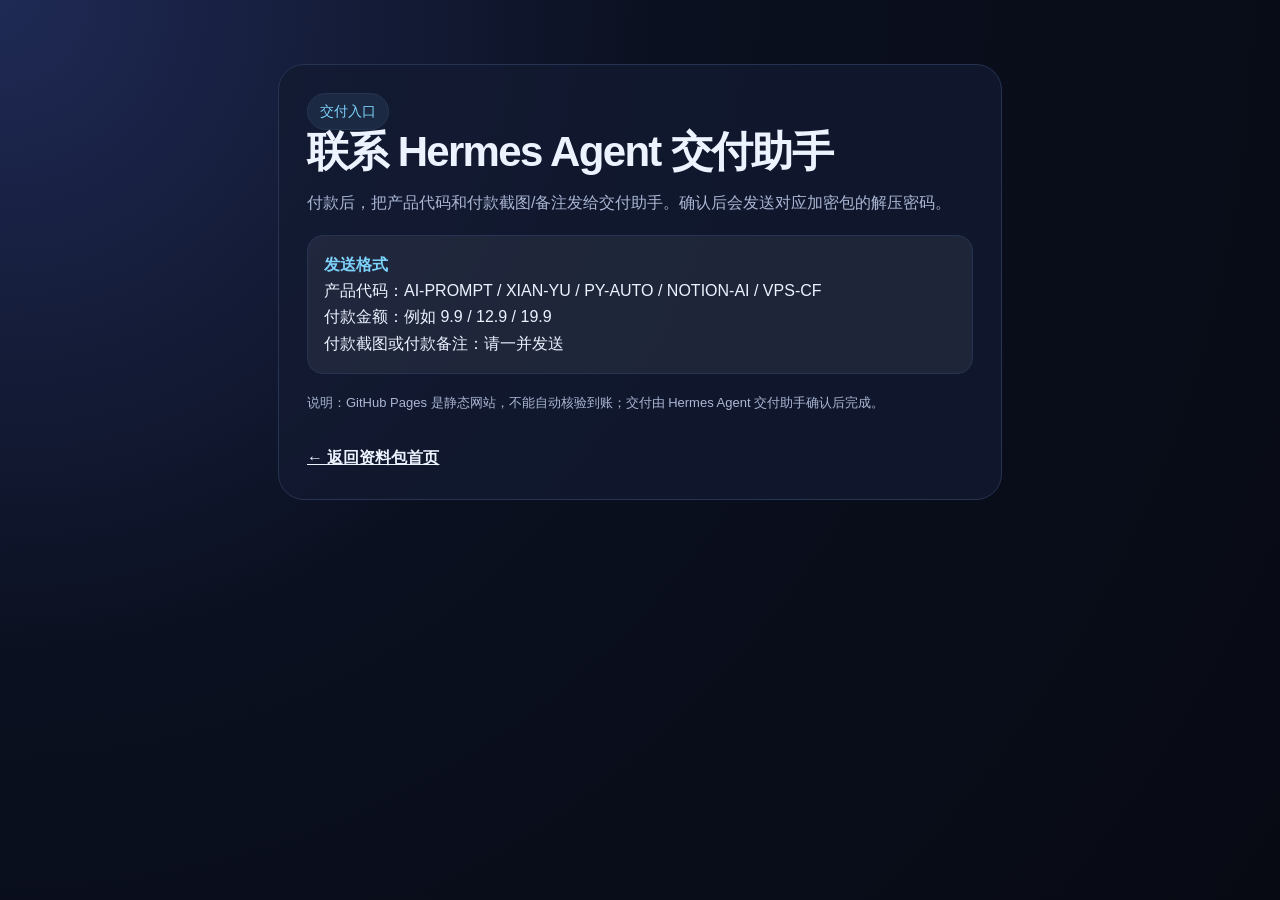
==== contact.html @ 23516212 "Route delivery contact to Hermes Agent assistant" ====
<!doctype html>
<html lang="zh-CN">
<head>
  <meta charset="utf-8">
  <meta name="viewport" content="width=device-width, initial-scale=1">
  <title>联系交付｜AI资料包小店</title>
  <link rel="stylesheet" href="style.css">
  <style>
    body{min-height:100vh}.contact-page{max-width:760px;margin:0 auto;padding:64px 18px}.contact-card{border:1px solid var(--line);background:rgba(18,26,49,.78);border-radius:26px;padding:28px}.contact-card h1{font-size:42px;line-height:1.05;margin:0 0 16px}.contact-card p{color:var(--muted)}.copybox{margin:18px 0;padding:16px;border:1px solid var(--line);border-radius:16px;background:rgba(255,255,255,.06)}.copybox b{color:var(--accent)}.back{display:inline-flex;margin-top:18px;color:var(--text);font-weight:800}
  </style>
</head>
<body>
  <main class="contact-page">
    <section class="contact-card">
      <div class="badge">交付入口</div>
      <h1>联系 Hermes Agent 交付助手</h1>
      <p>付款后，把产品代码和付款截图/备注发给交付助手。确认后会发送对应加密包的解压密码。</p>
      <div class="copybox">
        <b>发送格式</b><br>
        产品代码：AI-PROMPT / XIAN-YU / PY-AUTO / NOTION-AI / VPS-CF<br>
        付款金额：例如 9.9 / 12.9 / 19.9<br>
        付款截图或付款备注：请一并发送
      </div>
      <p class="tiny">说明：GitHub Pages 是静态网站，不能自动核验到账；交付由 Hermes Agent 交付助手确认后完成。</p>
      <a class="back" href="index.html">← 返回资料包首页</a>
    </section>
  </main>
</body>
</html>
---- style.css ----
:root{--bg:#0b1020;--card:#121a31;--text:#edf2ff;--muted:#aab6d3;--line:#263452;--accent:#7dd3fc;--accent2:#a78bfa;--good:#86efac}*{box-sizing:border-box}body{margin:0;font-family:-apple-system,BlinkMacSystemFont,"Segoe UI",Roboto,"Noto Sans SC",Arial,sans-serif;background:radial-gradient(circle at top left,#1f2a55 0,#0b1020 42%,#070a13 100%);color:var(--text);line-height:1.65}main{max-width:1080px;margin:0 auto;padding:32px 18px 70px}.hero{padding:70px 0 44px}.badge{display:inline-block;border:1px solid var(--line);background:rgba(125,211,252,.08);color:var(--accent);border-radius:999px;padding:6px 12px;font-size:14px}h1{font-size:clamp(34px,6vw,68px);line-height:1.05;margin:20px 0 18px;letter-spacing:-.04em}h2{font-size:28px;margin:0 0 18px}.lead{font-size:20px;color:var(--muted);max-width:760px}.actions{display:flex;gap:12px;flex-wrap:wrap;margin-top:28px}.btn,.ghost{display:inline-flex;align-items:center;justify-content:center;text-decoration:none;border-radius:14px;font-weight:700}.btn{background:linear-gradient(135deg,var(--accent),var(--accent2));color:#06101e;padding:13px 18px}.btn.secondary{background:transparent;color:var(--text);border:1px solid var(--line)}.notice,.pay,.faq{border:1px solid var(--line);background:rgba(18,26,49,.72);border-radius:24px;padding:24px;margin:22px 0}.pay{display:flex;align-items:center;justify-content:space-between;gap:22px}.pay img{width:220px;max-width:42vw;border-radius:20px;background:#fff;padding:8px}.grid{display:grid;grid-template-columns:repeat(auto-fit,minmax(240px,1fr));gap:16px}.card{background:linear-gradient(180deg,rgba(18,26,49,.95),rgba(13,19,36,.95));border:1px solid var(--line);border-radius:22px;padding:20px}.code{font-size:12px;color:var(--accent);letter-spacing:.08em}.card h3{font-size:21px;margin:8px 0}.fit{color:var(--muted);font-size:14px}.price{font-size:28px;font-weight:900;color:var(--good);margin:14px 0}.ghost{width:100%;border:1px solid var(--line);color:var(--text);padding:10px 12px;margin-bottom:8px}.tiny{font-size:13px;color:var(--muted)}details{border-top:1px solid var(--line);padding:14px 0}summary{cursor:pointer;font-weight:700}@media(max-width:640px){.pay{display:block}.pay img{max-width:100%;width:100%;margin-top:12px}}

.contact-box{display:inline-flex;flex-direction:column;gap:2px;margin-top:12px;padding:12px 14px;border:1px solid var(--line);border-radius:14px;background:rgba(255,255,255,.06)}.contact-box b{color:var(--accent)}.contact-box span{font-size:14px;color:var(--text)}.pay a{color:var(--accent);font-weight:800}
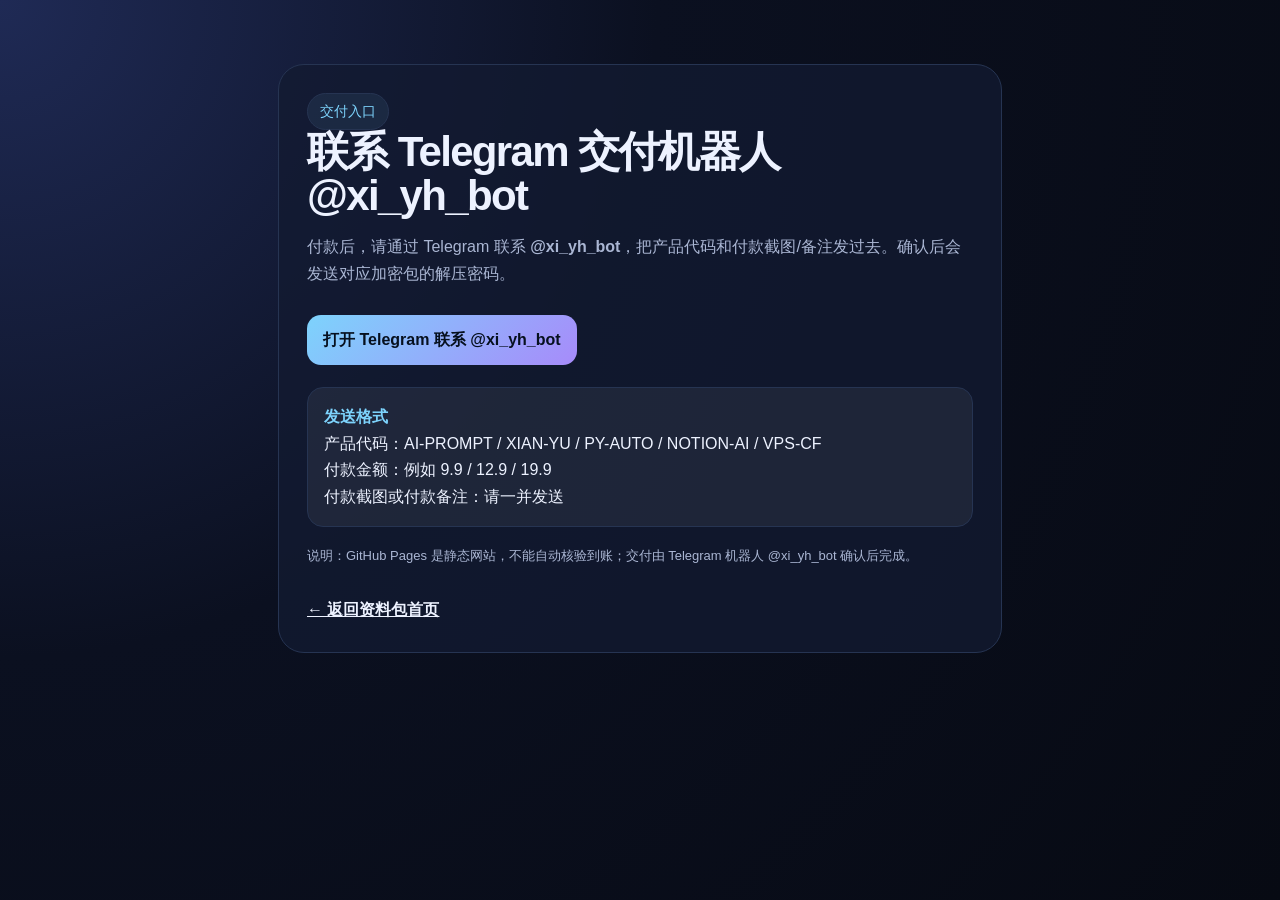
==== commit d27f84b0: "Switch delivery contact to xi_yh_bot" ====
--- a/contact.html
+++ b/contact.html
@@ -6,22 +6,23 @@
   <title>联系交付｜AI资料包小店</title>
   <link rel="stylesheet" href="style.css">
   <style>
-    body{min-height:100vh}.contact-page{max-width:760px;margin:0 auto;padding:64px 18px}.contact-card{border:1px solid var(--line);background:rgba(18,26,49,.78);border-radius:26px;padding:28px}.contact-card h1{font-size:42px;line-height:1.05;margin:0 0 16px}.contact-card p{color:var(--muted)}.copybox{margin:18px 0;padding:16px;border:1px solid var(--line);border-radius:16px;background:rgba(255,255,255,.06)}.copybox b{color:var(--accent)}.back{display:inline-flex;margin-top:18px;color:var(--text);font-weight:800}
+    body{min-height:100vh}.contact-page{max-width:760px;margin:0 auto;padding:64px 18px}.contact-card{border:1px solid var(--line);background:rgba(18,26,49,.78);border-radius:26px;padding:28px}.contact-card h1{font-size:42px;line-height:1.05;margin:0 0 16px}.contact-card p{color:var(--muted)}.copybox{margin:18px 0;padding:16px;border:1px solid var(--line);border-radius:16px;background:rgba(255,255,255,.06)}.copybox b{color:var(--accent)}.contact-link{display:inline-flex;align-items:center;justify-content:center;margin:12px 0 4px;padding:12px 16px;border-radius:14px;background:linear-gradient(135deg,var(--accent),#a78bfa);color:#06101e;font-weight:900;text-decoration:none}.back{display:inline-flex;margin-top:18px;color:var(--text);font-weight:800}
   </style>
 </head>
 <body>
   <main class="contact-page">
     <section class="contact-card">
       <div class="badge">交付入口</div>
-      <h1>联系 Hermes Agent 交付助手</h1>
-      <p>付款后，把产品代码和付款截图/备注发给交付助手。确认后会发送对应加密包的解压密码。</p>
+      <h1>联系 Telegram 交付机器人 @xi_yh_bot</h1>
+      <p>付款后，请通过 Telegram 联系 <b>@xi_yh_bot</b>，把产品代码和付款截图/备注发过去。确认后会发送对应加密包的解压密码。</p>
+      <a class="contact-link" href="https://t.me/xi_yh_bot">打开 Telegram 联系 @xi_yh_bot</a>
       <div class="copybox">
         <b>发送格式</b><br>
         产品代码：AI-PROMPT / XIAN-YU / PY-AUTO / NOTION-AI / VPS-CF<br>
         付款金额：例如 9.9 / 12.9 / 19.9<br>
         付款截图或付款备注：请一并发送
       </div>
-      <p class="tiny">说明：GitHub Pages 是静态网站，不能自动核验到账；交付由 Hermes Agent 交付助手确认后完成。</p>
+      <p class="tiny">说明：GitHub Pages 是静态网站，不能自动核验到账；交付由 Telegram 机器人 @xi_yh_bot 确认后完成。</p>
       <a class="back" href="index.html">← 返回资料包首页</a>
     </section>
   </main>
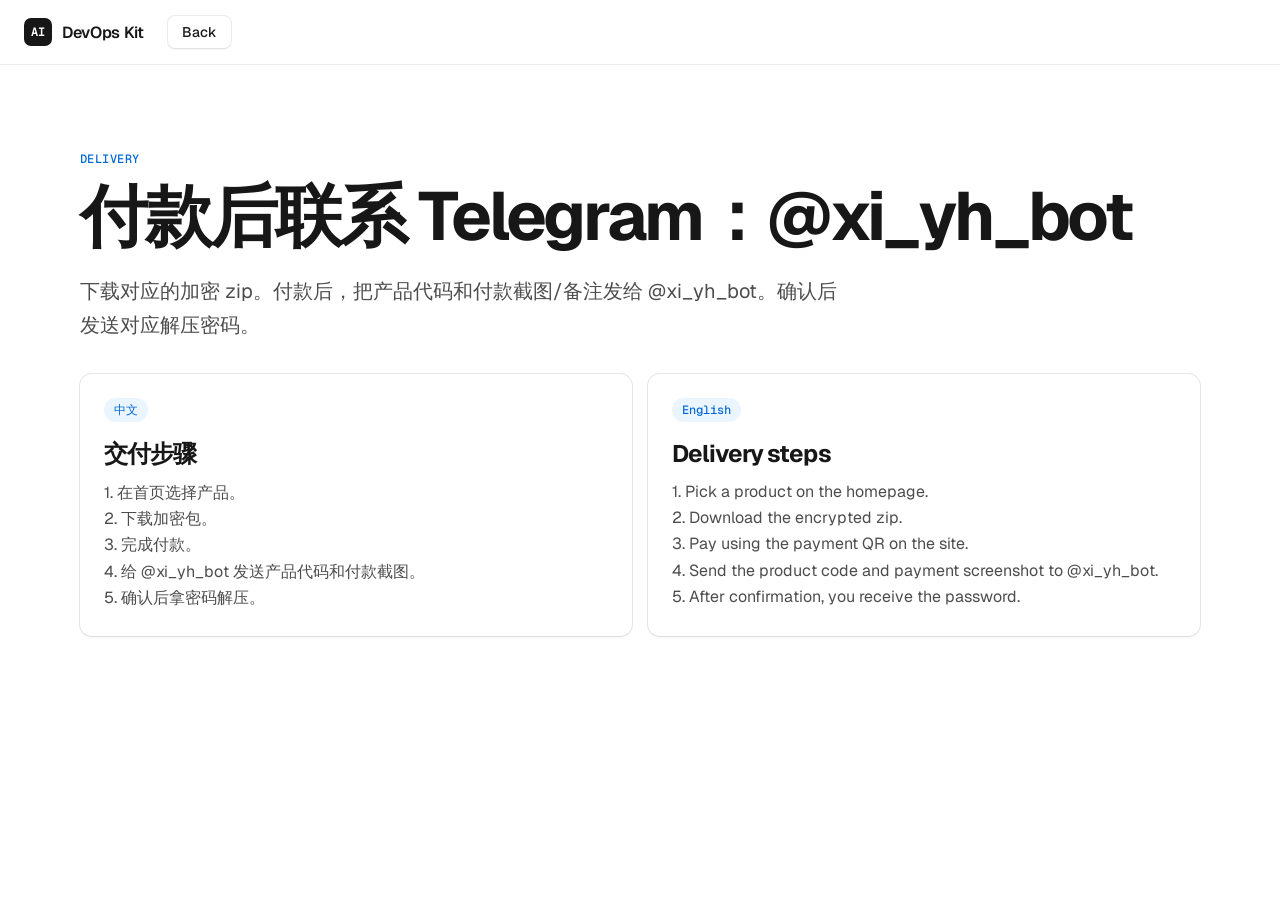
==== commit d73b4ff8: "Add bilingual paid packs for GitHub developers" ====
--- a/contact.html
+++ b/contact.html
@@ -1,30 +1 @@
-<!doctype html>
-<html lang="zh-CN">
-<head>
-  <meta charset="utf-8">
-  <meta name="viewport" content="width=device-width, initial-scale=1">
-  <title>联系交付｜AI资料包小店</title>
-  <link rel="stylesheet" href="style.css">
-  <style>
-    body{min-height:100vh}.contact-page{max-width:760px;margin:0 auto;padding:64px 18px}.contact-card{border:1px solid var(--line);background:rgba(18,26,49,.78);border-radius:26px;padding:28px}.contact-card h1{font-size:42px;line-height:1.05;margin:0 0 16px}.contact-card p{color:var(--muted)}.copybox{margin:18px 0;padding:16px;border:1px solid var(--line);border-radius:16px;background:rgba(255,255,255,.06)}.copybox b{color:var(--accent)}.contact-link{display:inline-flex;align-items:center;justify-content:center;margin:12px 0 4px;padding:12px 16px;border-radius:14px;background:linear-gradient(135deg,var(--accent),#a78bfa);color:#06101e;font-weight:900;text-decoration:none}.back{display:inline-flex;margin-top:18px;color:var(--text);font-weight:800}
-  </style>
-</head>
-<body>
-  <main class="contact-page">
-    <section class="contact-card">
-      <div class="badge">交付入口</div>
-      <h1>联系 Telegram 交付机器人 @xi_yh_bot</h1>
-      <p>付款后，请通过 Telegram 联系 <b>@xi_yh_bot</b>，把产品代码和付款截图/备注发过去。确认后会发送对应加密包的解压密码。</p>
-      <a class="contact-link" href="https://t.me/xi_yh_bot">打开 Telegram 联系 @xi_yh_bot</a>
-      <div class="copybox">
-        <b>发送格式</b><br>
-        产品代码：AI-PROMPT / XIAN-YU / PY-AUTO / NOTION-AI / VPS-CF<br>
-        付款金额：例如 9.9 / 12.9 / 19.9<br>
-        付款截图或付款备注：请一并发送
-      </div>
-      <p class="tiny">说明：GitHub Pages 是静态网站，不能自动核验到账；交付由 Telegram 机器人 @xi_yh_bot 确认后完成。</p>
-      <a class="back" href="index.html">← 返回资料包首页</a>
-    </section>
-  </main>
-</body>
-</html>
+<!doctype html><html lang="zh-CN"><head><meta charset="utf-8"><meta name="viewport" content="width=device-width,initial-scale=1"><title>Delivery | AI DevOps Kit</title><link href="https://fonts.googleapis.com/css2?family=Geist:wght@300;400;500;600&family=Geist+Mono:wght@400;500&display=swap" rel="stylesheet"><link rel="stylesheet" href="style.css"></head><body><header class="topbar"><a class="brand" href="index.html"><span class="mark">AI</span><span>DevOps Kit</span></a><a class="button ghost" href="index.html">Back</a></header><main class="wrap section"><p class="eyebrow">delivery</p><h1 style="font-size:clamp(40px,6vw,68px);letter-spacing:-3px;line-height:1;margin:0 0 24px">付款后联系 Telegram：@xi_yh_bot</h1><p class="hero-copy" style="margin-left:0">下载对应的加密 zip。付款后，把产品代码和付款截图/备注发给 <a href="https://t.me/xi_yh_bot">@xi_yh_bot</a>。确认后发送对应解压密码。</p><div class="grid two" style="margin-top:32px"><article class="card"><span class="pill">中文</span><h3>交付步骤</h3><p>1. 在首页选择产品。<br>2. 下载加密包。<br>3. 完成付款。<br>4. 给 @xi_yh_bot 发送产品代码和付款截图。<br>5. 确认后拿密码解压。</p></article><article class="card"><span class="pill">English</span><h3>Delivery steps</h3><p>1. Pick a product on the homepage.<br>2. Download the encrypted zip.<br>3. Pay using the payment QR on the site.<br>4. Send the product code and payment screenshot to @xi_yh_bot.<br>5. After confirmation, you receive the password.</p></article></div></main></body></html>
--- a/style.css
+++ b/style.css
@@ -1,4 +1 @@
-
-:root{--bg:#0b1020;--card:#121a31;--text:#edf2ff;--muted:#aab6d3;--line:#263452;--accent:#7dd3fc;--accent2:#a78bfa;--good:#86efac}*{box-sizing:border-box}body{margin:0;font-family:-apple-system,BlinkMacSystemFont,"Segoe UI",Roboto,"Noto Sans SC",Arial,sans-serif;background:radial-gradient(circle at top left,#1f2a55 0,#0b1020 42%,#070a13 100%);color:var(--text);line-height:1.65}main{max-width:1080px;margin:0 auto;padding:32px 18px 70px}.hero{padding:70px 0 44px}.badge{display:inline-block;border:1px solid var(--line);background:rgba(125,211,252,.08);color:var(--accent);border-radius:999px;padding:6px 12px;font-size:14px}h1{font-size:clamp(34px,6vw,68px);line-height:1.05;margin:20px 0 18px;letter-spacing:-.04em}h2{font-size:28px;margin:0 0 18px}.lead{font-size:20px;color:var(--muted);max-width:760px}.actions{display:flex;gap:12px;flex-wrap:wrap;margin-top:28px}.btn,.ghost{display:inline-flex;align-items:center;justify-content:center;text-decoration:none;border-radius:14px;font-weight:700}.btn{background:linear-gradient(135deg,var(--accent),var(--accent2));color:#06101e;padding:13px 18px}.btn.secondary{background:transparent;color:var(--text);border:1px solid var(--line)}.notice,.pay,.faq{border:1px solid var(--line);background:rgba(18,26,49,.72);border-radius:24px;padding:24px;margin:22px 0}.pay{display:flex;align-items:center;justify-content:space-between;gap:22px}.pay img{width:220px;max-width:42vw;border-radius:20px;background:#fff;padding:8px}.grid{display:grid;grid-template-columns:repeat(auto-fit,minmax(240px,1fr));gap:16px}.card{background:linear-gradient(180deg,rgba(18,26,49,.95),rgba(13,19,36,.95));border:1px solid var(--line);border-radius:22px;padding:20px}.code{font-size:12px;color:var(--accent);letter-spacing:.08em}.card h3{font-size:21px;margin:8px 0}.fit{color:var(--muted);font-size:14px}.price{font-size:28px;font-weight:900;color:var(--good);margin:14px 0}.ghost{width:100%;border:1px solid var(--line);color:var(--text);padding:10px 12px;margin-bottom:8px}.tiny{font-size:13px;color:var(--muted)}details{border-top:1px solid var(--line);padding:14px 0}summary{cursor:pointer;font-weight:700}@media(max-width:640px){.pay{display:block}.pay img{max-width:100%;width:100%;margin-top:12px}}
-
-.contact-box{display:inline-flex;flex-direction:column;gap:2px;margin-top:12px;padding:12px 14px;border:1px solid var(--line);border-radius:14px;background:rgba(255,255,255,.06)}.contact-box b{color:var(--accent)}.contact-box span{font-size:14px;color:var(--text)}.pay a{color:var(--accent);font-weight:800}
+*{box-sizing:border-box}html{scroll-behavior:smooth}body{margin:0;background:#fff;color:#171717;font-family:Geist,system-ui,-apple-system,"Segoe UI",sans-serif;font-feature-settings:"liga" 1}a{color:inherit;text-decoration:none}.wrap{width:min(1120px,calc(100% - 32px));margin:0 auto}.topbar{position:sticky;top:0;z-index:10;height:64px;display:flex;align-items:center;gap:24px;padding:0 24px;background:rgba(255,255,255,.86);backdrop-filter:blur(16px);box-shadow:rgba(0,0,0,.08) 0 0 0 1px}.brand{display:flex;align-items:center;gap:10px;font-weight:600;letter-spacing:-.32px}.mark{display:grid;place-items:center;width:28px;height:28px;border-radius:7px;background:#171717;color:#fff;font-family:"Geist Mono",monospace;font-size:12px}.nav{display:flex;gap:20px;margin-left:auto}.nav a{font-size:14px;color:#4d4d4d}.nav a:hover{color:#171717}.lang-toggle,.button{border:0;border-radius:7px;padding:9px 14px;font:500 14px/1 Geist,system-ui;cursor:pointer;box-shadow:rgba(0,0,0,.08) 0 0 0 1px,rgba(0,0,0,.04) 0 2px 2px;background:#fff}.lang-toggle{min-width:46px}.hero{padding:92px 0 64px;text-align:center}.eyebrow{margin:0 0 14px;color:#0068d6;font:500 12px/1.3 "Geist Mono",monospace;text-transform:uppercase;letter-spacing:.04em}.hero h1{max-width:920px;margin:0 auto;font-size:clamp(42px,7vw,76px);line-height:.98;font-weight:600;letter-spacing:-3.8px}.hero-copy{max-width:760px;margin:24px auto 0;color:#4d4d4d;font-size:20px;line-height:1.7}.hero-actions{display:flex;justify-content:center;gap:12px;margin-top:32px;flex-wrap:wrap}.primary{background:#171717;color:#fff}.ghost{background:#fff;color:#171717}.terminal-card{max-width:780px;margin:48px auto 0;text-align:left;border-radius:12px;background:#080808;color:#f5f5f5;box-shadow:rgba(0,0,0,.12) 0 0 0 1px,rgba(0,0,0,.12) 0 24px 80px -40px;overflow:hidden}.terminal-head{height:38px;display:flex;align-items:center;gap:8px;padding:0 14px;background:#111}.terminal-head span{width:10px;height:10px;border-radius:999px;background:#555}.terminal-card pre{margin:0;padding:24px;overflow:auto;font:14px/1.7 "Geist Mono",monospace}.strip{box-shadow:rgba(0,0,0,.08) 0 -1px 0 0,rgba(0,0,0,.08) 0 1px 0 0;background:#fafafa}.stats{display:grid;grid-template-columns:repeat(3,1fr);gap:1px}.stats div{padding:28px 12px;text-align:center}.stats strong{display:block;font-size:36px;letter-spacing:-1.6px}.stats span{color:#666}.section{padding:88px 0}.section-head{max-width:720px;margin-bottom:32px}.section h2{margin:0;font-size:clamp(32px,5vw,52px);line-height:1.05;letter-spacing:-2.4px}.section-head p:last-child{font-size:18px;line-height:1.7;color:#4d4d4d}.grid{display:grid;gap:16px}.two{grid-template-columns:repeat(2,1fr)}.three{grid-template-columns:repeat(3,1fr)}.card,.product-card{border-radius:12px;padding:24px;background:#fff;box-shadow:rgba(0,0,0,.08) 0 0 0 1px,rgba(0,0,0,.04) 0 2px 2px,#fafafa 0 0 0 1px}.card h3,.product-card h3{margin:16px 0 10px;font-size:24px;letter-spacing:-.96px}.card p,.product-card p{margin:0;color:#4d4d4d;line-height:1.65}.pill{display:inline-flex;align-items:center;height:24px;padding:0 10px;border-radius:999px;background:#ebf5ff;color:#0068d6;font:500 12px/1 "Geist Mono",monospace}.product-grid{display:grid;grid-template-columns:repeat(6,1fr);gap:16px}.product-card{grid-column:span 2;min-height:260px;display:flex;flex-direction:column}.product-card.featured{grid-column:span 4;background:linear-gradient(180deg,#fff,#fafafa)}.product-top{display:flex;align-items:center;justify-content:space-between;gap:12px}.product-top strong{font-size:22px;letter-spacing:-.8px}.product-card a{margin-top:auto;color:#0072f5;font-weight:500}.buy{display:flex;align-items:center;justify-content:space-between;gap:32px;padding:40px;border-radius:16px;margin-bottom:72px;box-shadow:rgba(0,0,0,.08) 0 0 0 1px,rgba(0,0,0,.04) 0 8px 28px -16px}.buy h2{max-width:680px}.buy p:not(.eyebrow){max-width:760px;color:#4d4d4d;line-height:1.7}.payment-card{width:210px;flex:0 0 210px;margin:0;padding:14px;border-radius:14px;background:#fff;box-shadow:rgba(0,0,0,.08) 0 0 0 1px,rgba(0,0,0,.04) 0 2px 2px}.payment-card img{display:block;width:100%;border-radius:9px}.payment-card figcaption{margin-top:10px;color:#666;font-size:13px;line-height:1.4}.footer{display:flex;gap:20px;align-items:center;min-height:72px;color:#666;box-shadow:rgba(0,0,0,.08) 0 -1px 0 0}.footer span{margin-right:auto;color:#171717;font-weight:600}@media(max-width:820px){.nav{display:none}.hero h1{letter-spacing:-2px}.two,.three,.stats{grid-template-columns:1fr}.product-grid{grid-template-columns:1fr}.product-card,.product-card.featured{grid-column:span 1}.buy{display:block}.buy .button{display:inline-flex;margin-top:18px}.payment-card{width:100%;max-width:240px;margin-top:24px}.section{padding:64px 0}}
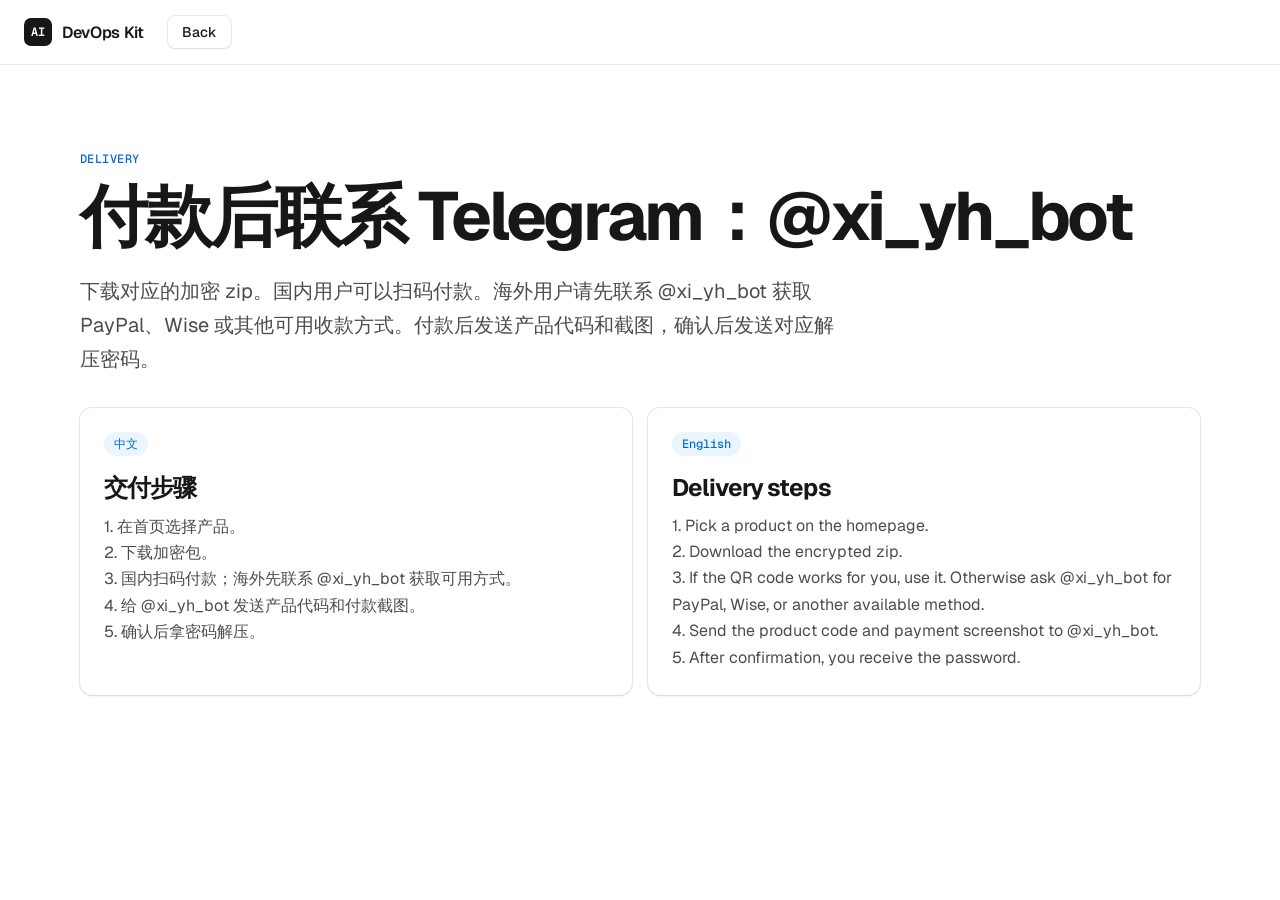
==== commit 7d91e133: "Make GitHub storefront English first with international payment notes" ====
--- a/contact.html
+++ b/contact.html
@@ -1 +1 @@
-<!doctype html><html lang="zh-CN"><head><meta charset="utf-8"><meta name="viewport" content="width=device-width,initial-scale=1"><title>Delivery | AI DevOps Kit</title><link href="https://fonts.googleapis.com/css2?family=Geist:wght@300;400;500;600&family=Geist+Mono:wght@400;500&display=swap" rel="stylesheet"><link rel="stylesheet" href="style.css"></head><body><header class="topbar"><a class="brand" href="index.html"><span class="mark">AI</span><span>DevOps Kit</span></a><a class="button ghost" href="index.html">Back</a></header><main class="wrap section"><p class="eyebrow">delivery</p><h1 style="font-size:clamp(40px,6vw,68px);letter-spacing:-3px;line-height:1;margin:0 0 24px">付款后联系 Telegram：@xi_yh_bot</h1><p class="hero-copy" style="margin-left:0">下载对应的加密 zip。付款后，把产品代码和付款截图/备注发给 <a href="https://t.me/xi_yh_bot">@xi_yh_bot</a>。确认后发送对应解压密码。</p><div class="grid two" style="margin-top:32px"><article class="card"><span class="pill">中文</span><h3>交付步骤</h3><p>1. 在首页选择产品。<br>2. 下载加密包。<br>3. 完成付款。<br>4. 给 @xi_yh_bot 发送产品代码和付款截图。<br>5. 确认后拿密码解压。</p></article><article class="card"><span class="pill">English</span><h3>Delivery steps</h3><p>1. Pick a product on the homepage.<br>2. Download the encrypted zip.<br>3. Pay using the payment QR on the site.<br>4. Send the product code and payment screenshot to @xi_yh_bot.<br>5. After confirmation, you receive the password.</p></article></div></main></body></html>+<!doctype html><html lang="zh-CN"><head><meta charset="utf-8"><meta name="viewport" content="width=device-width,initial-scale=1"><title>Delivery | AI DevOps Kit</title><link href="https://fonts.googleapis.com/css2?family=Geist:wght@300;400;500;600&family=Geist+Mono:wght@400;500&display=swap" rel="stylesheet"><link rel="stylesheet" href="style.css"></head><body><header class="topbar"><a class="brand" href="index.html"><span class="mark">AI</span><span>DevOps Kit</span></a><a class="button ghost" href="index.html">Back</a></header><main class="wrap section"><p class="eyebrow">delivery</p><h1 style="font-size:clamp(40px,6vw,68px);letter-spacing:-3px;line-height:1;margin:0 0 24px">付款后联系 Telegram：@xi_yh_bot</h1><p class="hero-copy" style="margin-left:0">下载对应的加密 zip。国内用户可以扫码付款。海外用户请先联系 <a href="https://t.me/xi_yh_bot">@xi_yh_bot</a> 获取 PayPal、Wise 或其他可用收款方式。付款后发送产品代码和截图，确认后发送对应解压密码。</p><div class="grid two" style="margin-top:32px"><article class="card"><span class="pill">中文</span><h3>交付步骤</h3><p>1. 在首页选择产品。<br>2. 下载加密包。<br>3. 国内扫码付款；海外先联系 @xi_yh_bot 获取可用方式。<br>4. 给 @xi_yh_bot 发送产品代码和付款截图。<br>5. 确认后拿密码解压。</p></article><article class="card"><span class="pill">English</span><h3>Delivery steps</h3><p>1. Pick a product on the homepage.<br>2. Download the encrypted zip.<br>3. If the QR code works for you, use it. Otherwise ask @xi_yh_bot for PayPal, Wise, or another available method.<br>4. Send the product code and payment screenshot to @xi_yh_bot.<br>5. After confirmation, you receive the password.</p></article></div></main></body></html>
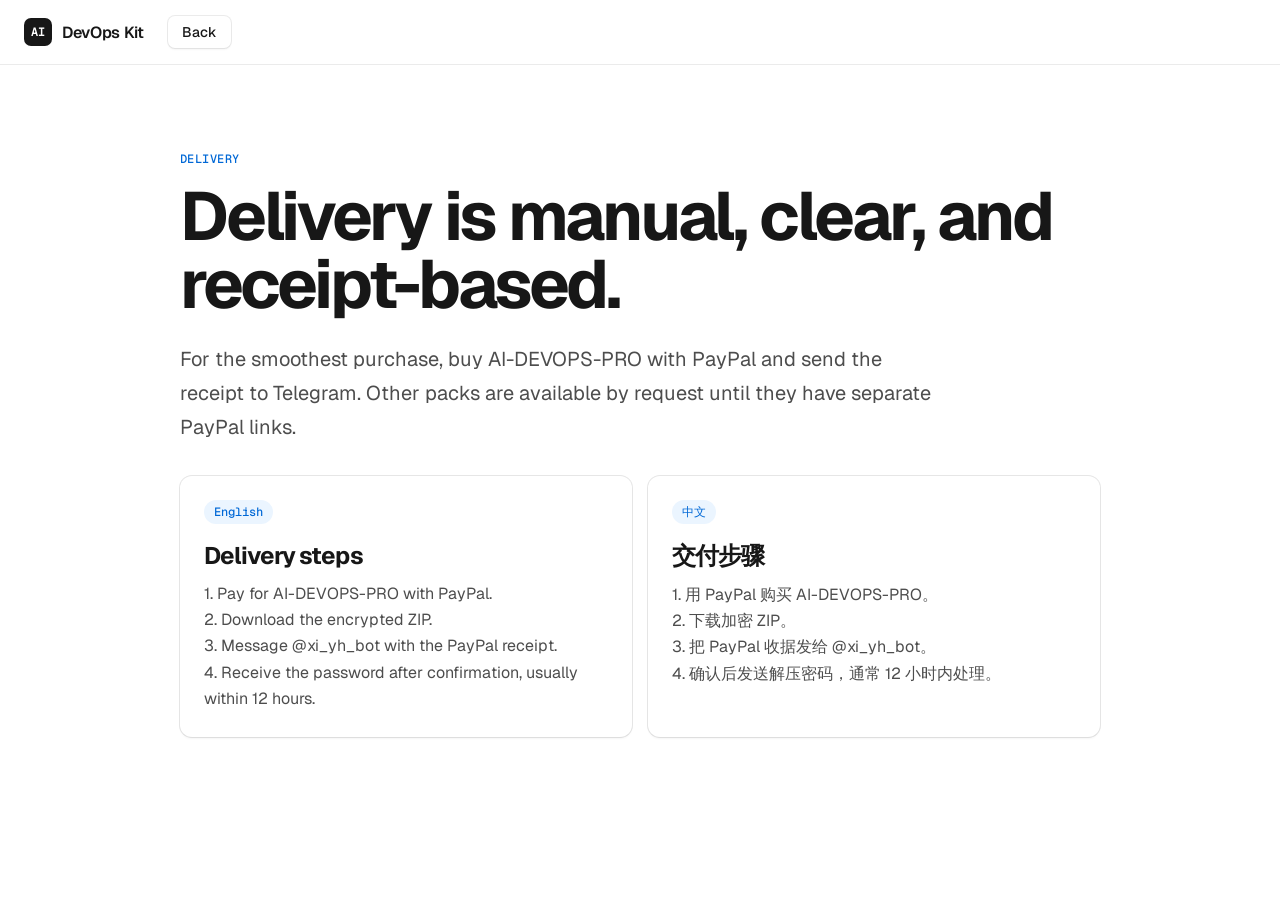
==== commit 5f1ea6d0: "Streamline PayPal checkout flow" ====
--- a/contact.html
+++ b/contact.html
@@ -1 +1,19 @@
-<!doctype html><html lang="zh-CN"><head><meta charset="utf-8"><meta name="viewport" content="width=device-width,initial-scale=1"><title>Delivery | AI DevOps Kit</title><link href="https://fonts.googleapis.com/css2?family=Geist:wght@300;400;500;600&family=Geist+Mono:wght@400;500&display=swap" rel="stylesheet"><link rel="stylesheet" href="style.css"></head><body><header class="topbar"><a class="brand" href="index.html"><span class="mark">AI</span><span>DevOps Kit</span></a><a class="button ghost" href="index.html">Back</a></header><main class="wrap section"><p class="eyebrow">delivery</p><h1 style="font-size:clamp(40px,6vw,68px);letter-spacing:-3px;line-height:1;margin:0 0 24px">付款后联系 Telegram：@xi_yh_bot</h1><p class="hero-copy" style="margin-left:0">下载对应的加密 zip。国内用户可以扫码付款。海外用户请先联系 <a href="https://t.me/xi_yh_bot">@xi_yh_bot</a> 获取 PayPal、Wise 或其他可用收款方式。付款后发送产品代码和截图，确认后发送对应解压密码。</p><div class="grid two" style="margin-top:32px"><article class="card"><span class="pill">中文</span><h3>交付步骤</h3><p>1. 在首页选择产品。<br>2. 下载加密包。<br>3. 国内扫码付款；海外先联系 @xi_yh_bot 获取可用方式。<br>4. 给 @xi_yh_bot 发送产品代码和付款截图。<br>5. 确认后拿密码解压。</p></article><article class="card"><span class="pill">English</span><h3>Delivery steps</h3><p>1. Pick a product on the homepage.<br>2. Download the encrypted zip.<br>3. If the QR code works for you, use it. Otherwise ask @xi_yh_bot for PayPal, Wise, or another available method.<br>4. Send the product code and payment screenshot to @xi_yh_bot.<br>5. After confirmation, you receive the password.</p></article></div></main></body></html>+<!doctype html>
+<html lang="en">
+<head>
+  <meta charset="utf-8"><meta name="viewport" content="width=device-width,initial-scale=1">
+  <title>Delivery | AI DevOps Kit</title>
+  <link href="https://fonts.googleapis.com/css2?family=Geist:wght@300;400;500;600&family=Geist+Mono:wght@400;500&display=swap" rel="stylesheet"><link rel="stylesheet" href="style.css">
+</head>
+<body>
+  <header class="topbar"><a class="brand" href="index.html"><span class="mark">AI</span><span>DevOps Kit</span></a><a class="button ghost" href="index.html">Back</a></header>
+  <main class="wrap section narrow">
+    <p class="eyebrow">delivery</p>
+    <h1 class="page-title">Delivery is manual, clear, and receipt-based.</h1>
+    <p class="hero-copy left">For the smoothest purchase, buy AI-DEVOPS-PRO with PayPal and send the receipt to Telegram. Other packs are available by request until they have separate PayPal links.</p>
+    <div class="grid two" style="margin-top:32px">
+      <article class="card"><span class="pill">English</span><h3>Delivery steps</h3><p>1. Pay for AI-DEVOPS-PRO with PayPal.<br>2. Download the encrypted ZIP.<br>3. Message <a href="https://t.me/xi_yh_bot">@xi_yh_bot</a> with the PayPal receipt.<br>4. Receive the password after confirmation, usually within 12 hours.</p></article>
+      <article class="card"><span class="pill">中文</span><h3>交付步骤</h3><p>1. 用 PayPal 购买 AI-DEVOPS-PRO。<br>2. 下载加密 ZIP。<br>3. 把 PayPal 收据发给 <a href="https://t.me/xi_yh_bot">@xi_yh_bot</a>。<br>4. 确认后发送解压密码，通常 12 小时内处理。</p></article>
+    </div>
+  </main>
+</body></html>
--- a/style.css
+++ b/style.css
@@ -1 +1,9 @@
 *{box-sizing:border-box}html{scroll-behavior:smooth}body{margin:0;background:#fff;color:#171717;font-family:Geist,system-ui,-apple-system,"Segoe UI",sans-serif;font-feature-settings:"liga" 1}a{color:inherit;text-decoration:none}.wrap{width:min(1120px,calc(100% - 32px));margin:0 auto}.topbar{position:sticky;top:0;z-index:10;height:64px;display:flex;align-items:center;gap:24px;padding:0 24px;background:rgba(255,255,255,.86);backdrop-filter:blur(16px);box-shadow:rgba(0,0,0,.08) 0 0 0 1px}.brand{display:flex;align-items:center;gap:10px;font-weight:600;letter-spacing:-.32px}.mark{display:grid;place-items:center;width:28px;height:28px;border-radius:7px;background:#171717;color:#fff;font-family:"Geist Mono",monospace;font-size:12px}.nav{display:flex;gap:20px;margin-left:auto}.nav a{font-size:14px;color:#4d4d4d}.nav a:hover{color:#171717}.lang-toggle,.button{border:0;border-radius:7px;padding:9px 14px;font:500 14px/1 Geist,system-ui;cursor:pointer;box-shadow:rgba(0,0,0,.08) 0 0 0 1px,rgba(0,0,0,.04) 0 2px 2px;background:#fff}.lang-toggle{min-width:46px}.hero{padding:92px 0 64px;text-align:center}.eyebrow{margin:0 0 14px;color:#0068d6;font:500 12px/1.3 "Geist Mono",monospace;text-transform:uppercase;letter-spacing:.04em}.hero h1{max-width:920px;margin:0 auto;font-size:clamp(42px,7vw,76px);line-height:.98;font-weight:600;letter-spacing:-3.8px}.hero-copy{max-width:760px;margin:24px auto 0;color:#4d4d4d;font-size:20px;line-height:1.7}.hero-actions{display:flex;justify-content:center;gap:12px;margin-top:32px;flex-wrap:wrap}.primary{background:#171717;color:#fff}.ghost{background:#fff;color:#171717}.terminal-card{max-width:780px;margin:48px auto 0;text-align:left;border-radius:12px;background:#080808;color:#f5f5f5;box-shadow:rgba(0,0,0,.12) 0 0 0 1px,rgba(0,0,0,.12) 0 24px 80px -40px;overflow:hidden}.terminal-head{height:38px;display:flex;align-items:center;gap:8px;padding:0 14px;background:#111}.terminal-head span{width:10px;height:10px;border-radius:999px;background:#555}.terminal-card pre{margin:0;padding:24px;overflow:auto;font:14px/1.7 "Geist Mono",monospace}.strip{box-shadow:rgba(0,0,0,.08) 0 -1px 0 0,rgba(0,0,0,.08) 0 1px 0 0;background:#fafafa}.stats{display:grid;grid-template-columns:repeat(3,1fr);gap:1px}.stats div{padding:28px 12px;text-align:center}.stats strong{display:block;font-size:36px;letter-spacing:-1.6px}.stats span{color:#666}.section{padding:88px 0}.section-head{max-width:720px;margin-bottom:32px}.section h2{margin:0;font-size:clamp(32px,5vw,52px);line-height:1.05;letter-spacing:-2.4px}.section-head p:last-child{font-size:18px;line-height:1.7;color:#4d4d4d}.grid{display:grid;gap:16px}.two{grid-template-columns:repeat(2,1fr)}.three{grid-template-columns:repeat(3,1fr)}.card,.product-card{border-radius:12px;padding:24px;background:#fff;box-shadow:rgba(0,0,0,.08) 0 0 0 1px,rgba(0,0,0,.04) 0 2px 2px,#fafafa 0 0 0 1px}.card h3,.product-card h3{margin:16px 0 10px;font-size:24px;letter-spacing:-.96px}.card p,.product-card p{margin:0;color:#4d4d4d;line-height:1.65}.pill{display:inline-flex;align-items:center;height:24px;padding:0 10px;border-radius:999px;background:#ebf5ff;color:#0068d6;font:500 12px/1 "Geist Mono",monospace}.product-grid{display:grid;grid-template-columns:repeat(6,1fr);gap:16px}.product-card{grid-column:span 2;min-height:260px;display:flex;flex-direction:column}.product-card.featured{grid-column:span 4;background:linear-gradient(180deg,#fff,#fafafa)}.product-top{display:flex;align-items:center;justify-content:space-between;gap:12px}.product-top strong{font-size:22px;letter-spacing:-.8px}.product-card a{margin-top:auto;color:#0072f5;font-weight:500}.buy{display:flex;align-items:center;justify-content:space-between;gap:32px;padding:40px;border-radius:16px;margin-bottom:72px;box-shadow:rgba(0,0,0,.08) 0 0 0 1px,rgba(0,0,0,.04) 0 8px 28px -16px}.buy h2{max-width:680px}.buy p:not(.eyebrow){max-width:760px;color:#4d4d4d;line-height:1.7}.payment-card{width:210px;flex:0 0 210px;margin:0;padding:14px;border-radius:14px;background:#fff;box-shadow:rgba(0,0,0,.08) 0 0 0 1px,rgba(0,0,0,.04) 0 2px 2px}.payment-card img{display:block;width:100%;border-radius:9px}.payment-card figcaption{margin-top:10px;color:#666;font-size:13px;line-height:1.4}.footer{display:flex;gap:20px;align-items:center;min-height:72px;color:#666;box-shadow:rgba(0,0,0,.08) 0 -1px 0 0}.footer span{margin-right:auto;color:#171717;font-weight:600}@media(max-width:820px){.nav{display:none}.hero h1{letter-spacing:-2px}.two,.three,.stats{grid-template-columns:1fr}.product-grid{grid-template-columns:1fr}.product-card,.product-card.featured{grid-column:span 1}.buy{display:block}.buy .button{display:inline-flex;margin-top:18px}.payment-card{width:100%;max-width:240px;margin-top:24px}.section{padding:64px 0}}
+
+.product-actions{display:flex;gap:10px;flex-wrap:wrap;align-items:center}
+.pay-link{display:inline-flex;align-items:center;justify-content:center;border-radius:999px;background:#0f172a;color:#fff!important;padding:10px 14px;text-decoration:none;font-weight:600}
+.pay-link:hover{transform:translateY(-1px)}
+
+
+/* Checkout flow polish */
+.narrow{max-width:920px}.page-title{font-size:clamp(40px,6vw,68px);letter-spacing:-3px;line-height:1;margin:0 0 24px}.left{margin-left:0!important}.microcopy{margin:18px auto 0;color:#525252;font-size:15px;line-height:1.7}.microcopy code{font-family:"Geist Mono",monospace;background:#f5f5f5;padding:2px 5px;border-radius:5px}.checkout-card{max-width:880px;margin:0 auto 28px}.clean-list{padding-left:18px;color:#4d4d4d;line-height:1.75}.step-grid{margin-top:24px}.step{display:inline-grid;place-items:center;width:30px;height:30px;border-radius:999px;background:#171717;color:#fff;font-family:"Geist Mono",monospace;font-size:13px;margin-bottom:10px}.small-products .product-card{min-height:170px}.success-card pre{white-space:pre-wrap}@media(max-width:760px){.nav{display:none}.hero-actions,.product-actions{align-items:stretch}.button,.pay-link{width:100%;justify-content:center}.product-top{gap:8px}}
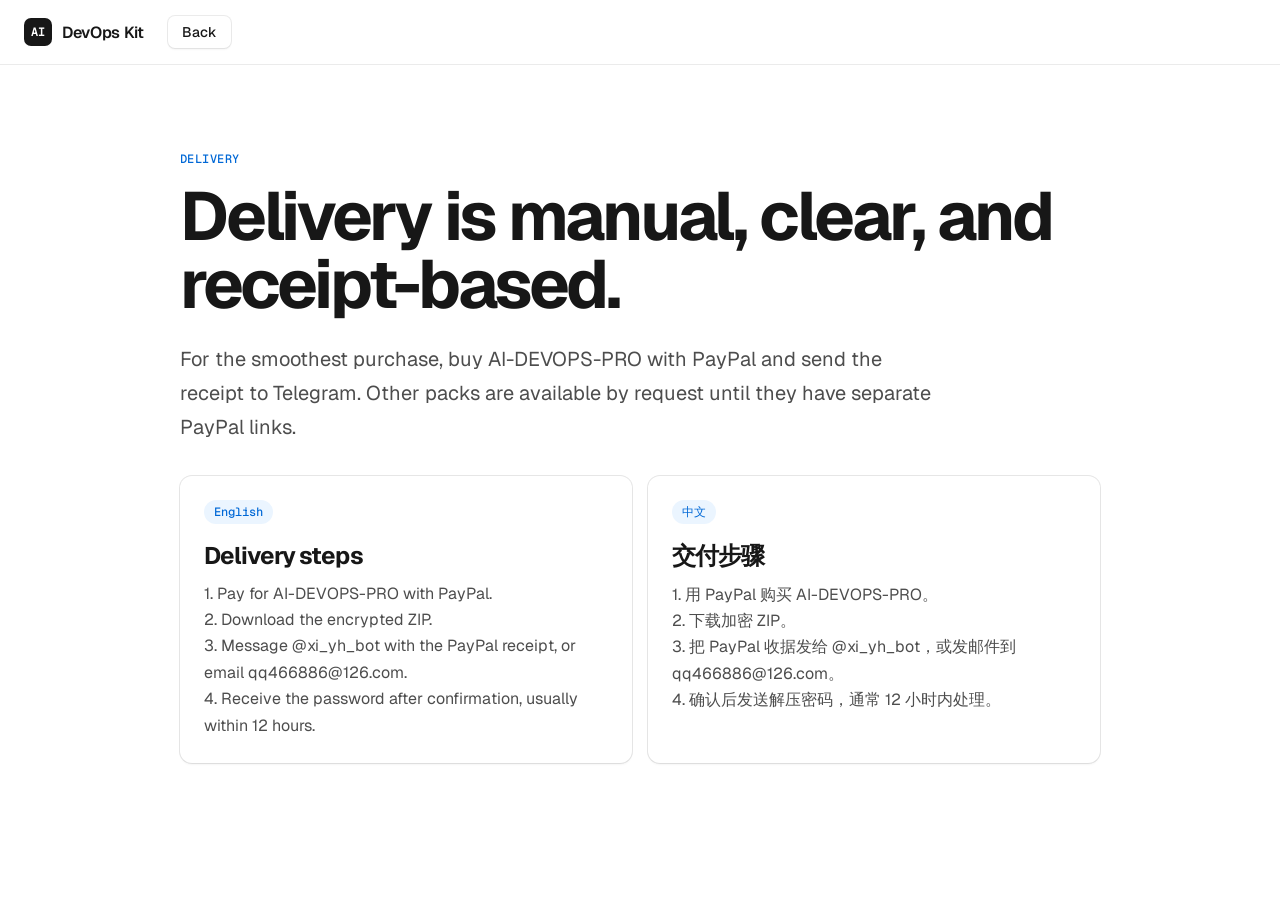
==== commit 6e58b2e1: "Add email fallback for delivery" ====
--- a/contact.html
+++ b/contact.html
@@ -12,8 +12,8 @@
     <h1 class="page-title">Delivery is manual, clear, and receipt-based.</h1>
     <p class="hero-copy left">For the smoothest purchase, buy AI-DEVOPS-PRO with PayPal and send the receipt to Telegram. Other packs are available by request until they have separate PayPal links.</p>
     <div class="grid two" style="margin-top:32px">
-      <article class="card"><span class="pill">English</span><h3>Delivery steps</h3><p>1. Pay for AI-DEVOPS-PRO with PayPal.<br>2. Download the encrypted ZIP.<br>3. Message <a href="https://t.me/xi_yh_bot">@xi_yh_bot</a> with the PayPal receipt.<br>4. Receive the password after confirmation, usually within 12 hours.</p></article>
-      <article class="card"><span class="pill">中文</span><h3>交付步骤</h3><p>1. 用 PayPal 购买 AI-DEVOPS-PRO。<br>2. 下载加密 ZIP。<br>3. 把 PayPal 收据发给 <a href="https://t.me/xi_yh_bot">@xi_yh_bot</a>。<br>4. 确认后发送解压密码，通常 12 小时内处理。</p></article>
+      <article class="card"><span class="pill">English</span><h3>Delivery steps</h3><p>1. Pay for AI-DEVOPS-PRO with PayPal.<br>2. Download the encrypted ZIP.<br>3. Message <a href="https://t.me/xi_yh_bot">@xi_yh_bot</a> with the PayPal receipt, or email <a href="mailto:qq466886@126.com">qq466886@126.com</a>.<br>4. Receive the password after confirmation, usually within 12 hours.</p></article>
+      <article class="card"><span class="pill">中文</span><h3>交付步骤</h3><p>1. 用 PayPal 购买 AI-DEVOPS-PRO。<br>2. 下载加密 ZIP。<br>3. 把 PayPal 收据发给 <a href="https://t.me/xi_yh_bot">@xi_yh_bot</a>，或发邮件到 <a href="mailto:qq466886@126.com">qq466886@126.com</a>。<br>4. 确认后发送解压密码，通常 12 小时内处理。</p></article>
     </div>
   </main>
 </body></html>
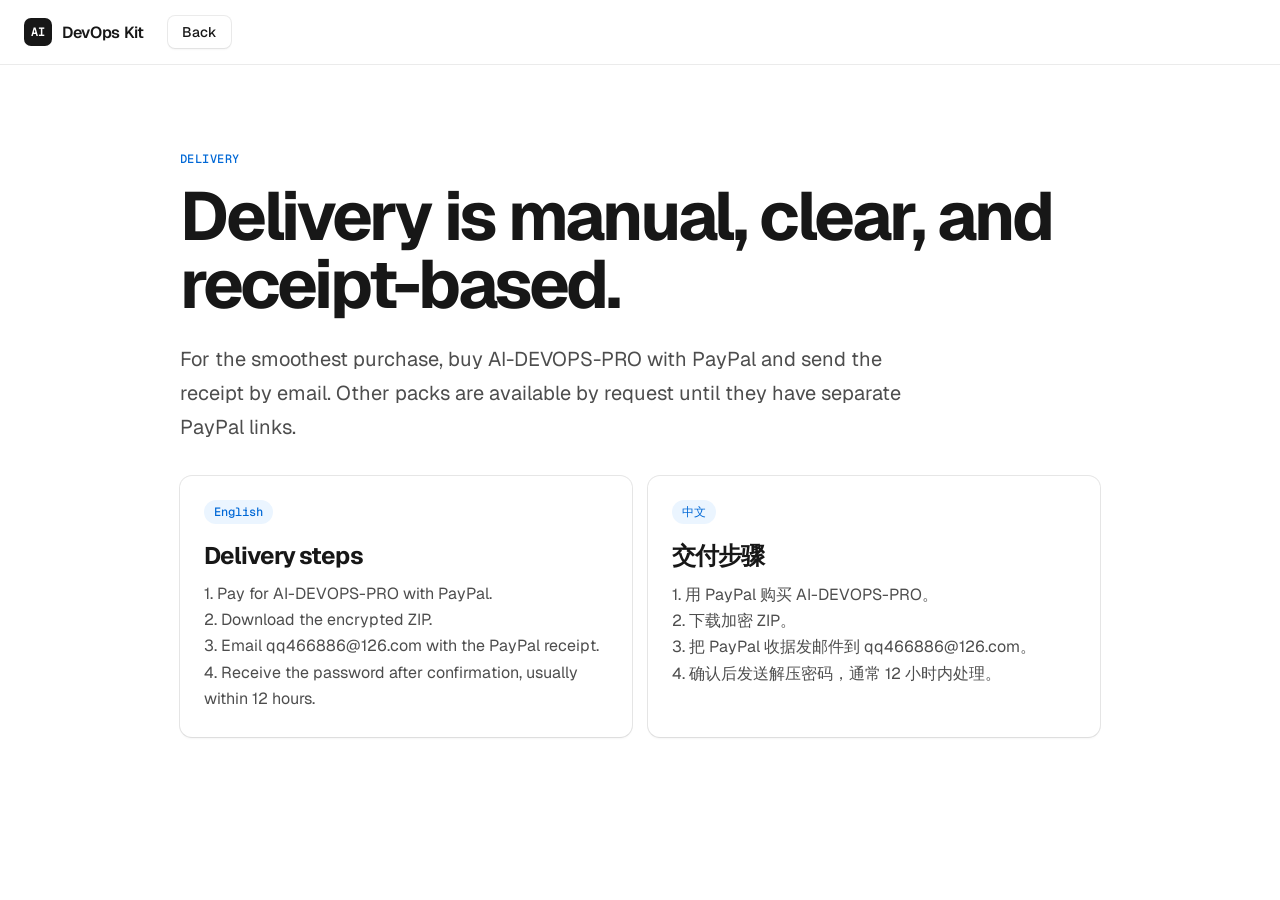
==== commit 225bdf6b: "Fix broken delivery contact path" ====
--- a/contact.html
+++ b/contact.html
@@ -10,10 +10,10 @@
   <main class="wrap section narrow">
     <p class="eyebrow">delivery</p>
     <h1 class="page-title">Delivery is manual, clear, and receipt-based.</h1>
-    <p class="hero-copy left">For the smoothest purchase, buy AI-DEVOPS-PRO with PayPal and send the receipt to Telegram. Other packs are available by request until they have separate PayPal links.</p>
+    <p class="hero-copy left">For the smoothest purchase, buy AI-DEVOPS-PRO with PayPal and send the receipt by email. Other packs are available by request until they have separate PayPal links.</p>
     <div class="grid two" style="margin-top:32px">
-      <article class="card"><span class="pill">English</span><h3>Delivery steps</h3><p>1. Pay for AI-DEVOPS-PRO with PayPal.<br>2. Download the encrypted ZIP.<br>3. Message <a href="https://t.me/xi_yh_bot">@xi_yh_bot</a> with the PayPal receipt, or email <a href="mailto:qq466886@126.com">qq466886@126.com</a>.<br>4. Receive the password after confirmation, usually within 12 hours.</p></article>
-      <article class="card"><span class="pill">中文</span><h3>交付步骤</h3><p>1. 用 PayPal 购买 AI-DEVOPS-PRO。<br>2. 下载加密 ZIP。<br>3. 把 PayPal 收据发给 <a href="https://t.me/xi_yh_bot">@xi_yh_bot</a>，或发邮件到 <a href="mailto:qq466886@126.com">qq466886@126.com</a>。<br>4. 确认后发送解压密码，通常 12 小时内处理。</p></article>
+      <article class="card"><span class="pill">English</span><h3>Delivery steps</h3><p>1. Pay for AI-DEVOPS-PRO with PayPal.<br>2. Download the encrypted ZIP.<br>3. Email <a href="mailto:qq466886@126.com">qq466886@126.com</a> with the PayPal receipt.<br>4. Receive the password after confirmation, usually within 12 hours.</p></article>
+      <article class="card"><span class="pill">中文</span><h3>交付步骤</h3><p>1. 用 PayPal 购买 AI-DEVOPS-PRO。<br>2. 下载加密 ZIP。<br>3. 把 PayPal 收据发邮件到 <a href="mailto:qq466886@126.com">qq466886@126.com</a>。<br>4. 确认后发送解压密码，通常 12 小时内处理。</p></article>
     </div>
   </main>
 </body></html>
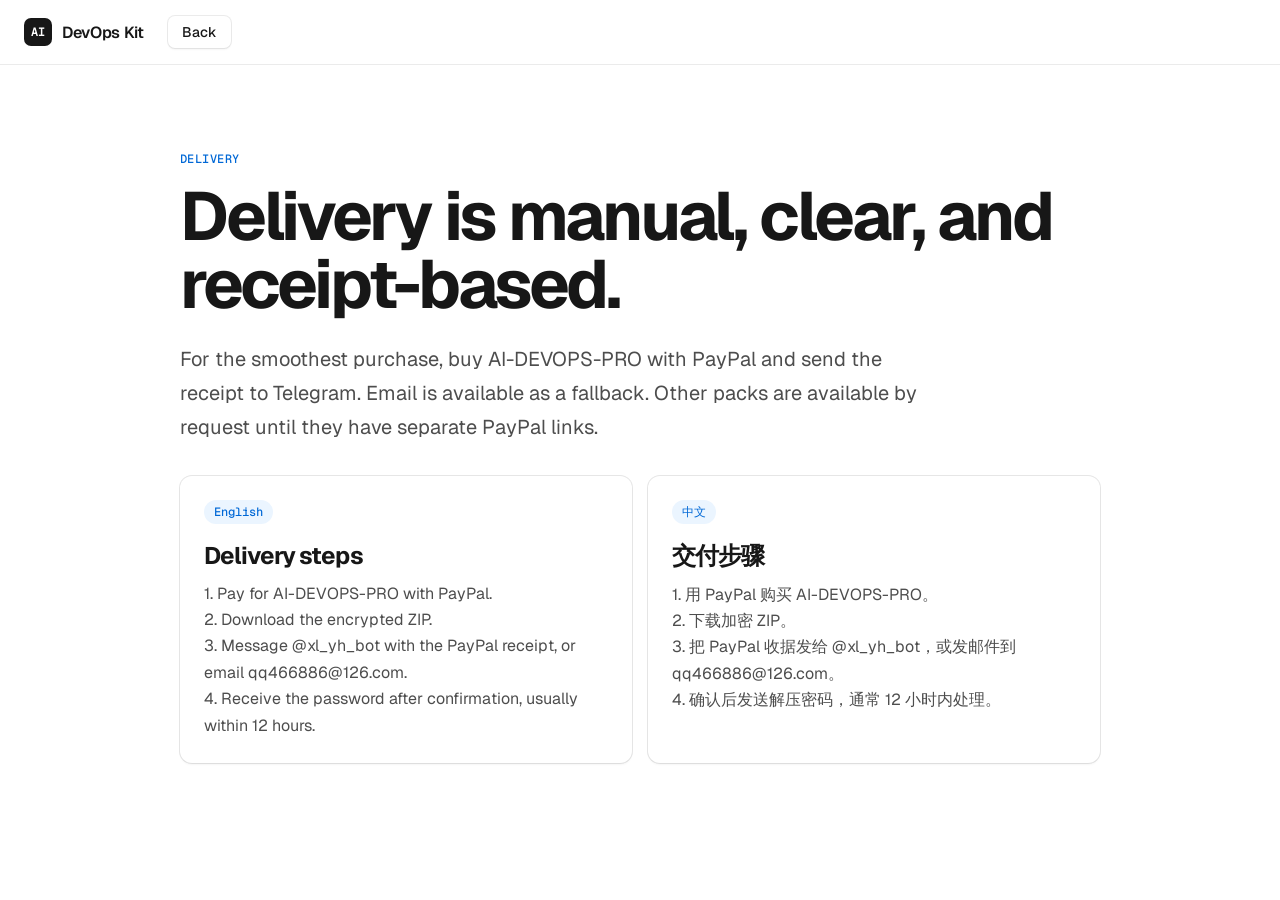
==== commit d79fcd05: "Restore Telegram delivery path" ====
--- a/contact.html
+++ b/contact.html
@@ -10,10 +10,10 @@
   <main class="wrap section narrow">
     <p class="eyebrow">delivery</p>
     <h1 class="page-title">Delivery is manual, clear, and receipt-based.</h1>
-    <p class="hero-copy left">For the smoothest purchase, buy AI-DEVOPS-PRO with PayPal and send the receipt by email. Other packs are available by request until they have separate PayPal links.</p>
+    <p class="hero-copy left">For the smoothest purchase, buy AI-DEVOPS-PRO with PayPal and send the receipt to Telegram. Email is available as a fallback. Other packs are available by request until they have separate PayPal links.</p>
     <div class="grid two" style="margin-top:32px">
-      <article class="card"><span class="pill">English</span><h3>Delivery steps</h3><p>1. Pay for AI-DEVOPS-PRO with PayPal.<br>2. Download the encrypted ZIP.<br>3. Email <a href="mailto:qq466886@126.com">qq466886@126.com</a> with the PayPal receipt.<br>4. Receive the password after confirmation, usually within 12 hours.</p></article>
-      <article class="card"><span class="pill">中文</span><h3>交付步骤</h3><p>1. 用 PayPal 购买 AI-DEVOPS-PRO。<br>2. 下载加密 ZIP。<br>3. 把 PayPal 收据发邮件到 <a href="mailto:qq466886@126.com">qq466886@126.com</a>。<br>4. 确认后发送解压密码，通常 12 小时内处理。</p></article>
+      <article class="card"><span class="pill">English</span><h3>Delivery steps</h3><p>1. Pay for AI-DEVOPS-PRO with PayPal.<br>2. Download the encrypted ZIP.<br>3. Message <a href="https://t.me/xl_yh_bot">@xl_yh_bot</a> with the PayPal receipt, or email <a href="mailto:qq466886@126.com">qq466886@126.com</a>.<br>4. Receive the password after confirmation, usually within 12 hours.</p></article>
+      <article class="card"><span class="pill">中文</span><h3>交付步骤</h3><p>1. 用 PayPal 购买 AI-DEVOPS-PRO。<br>2. 下载加密 ZIP。<br>3. 把 PayPal 收据发给 <a href="https://t.me/xl_yh_bot">@xl_yh_bot</a>，或发邮件到 <a href="mailto:qq466886@126.com">qq466886@126.com</a>。<br>4. 确认后发送解压密码，通常 12 小时内处理。</p></article>
     </div>
   </main>
 </body></html>
